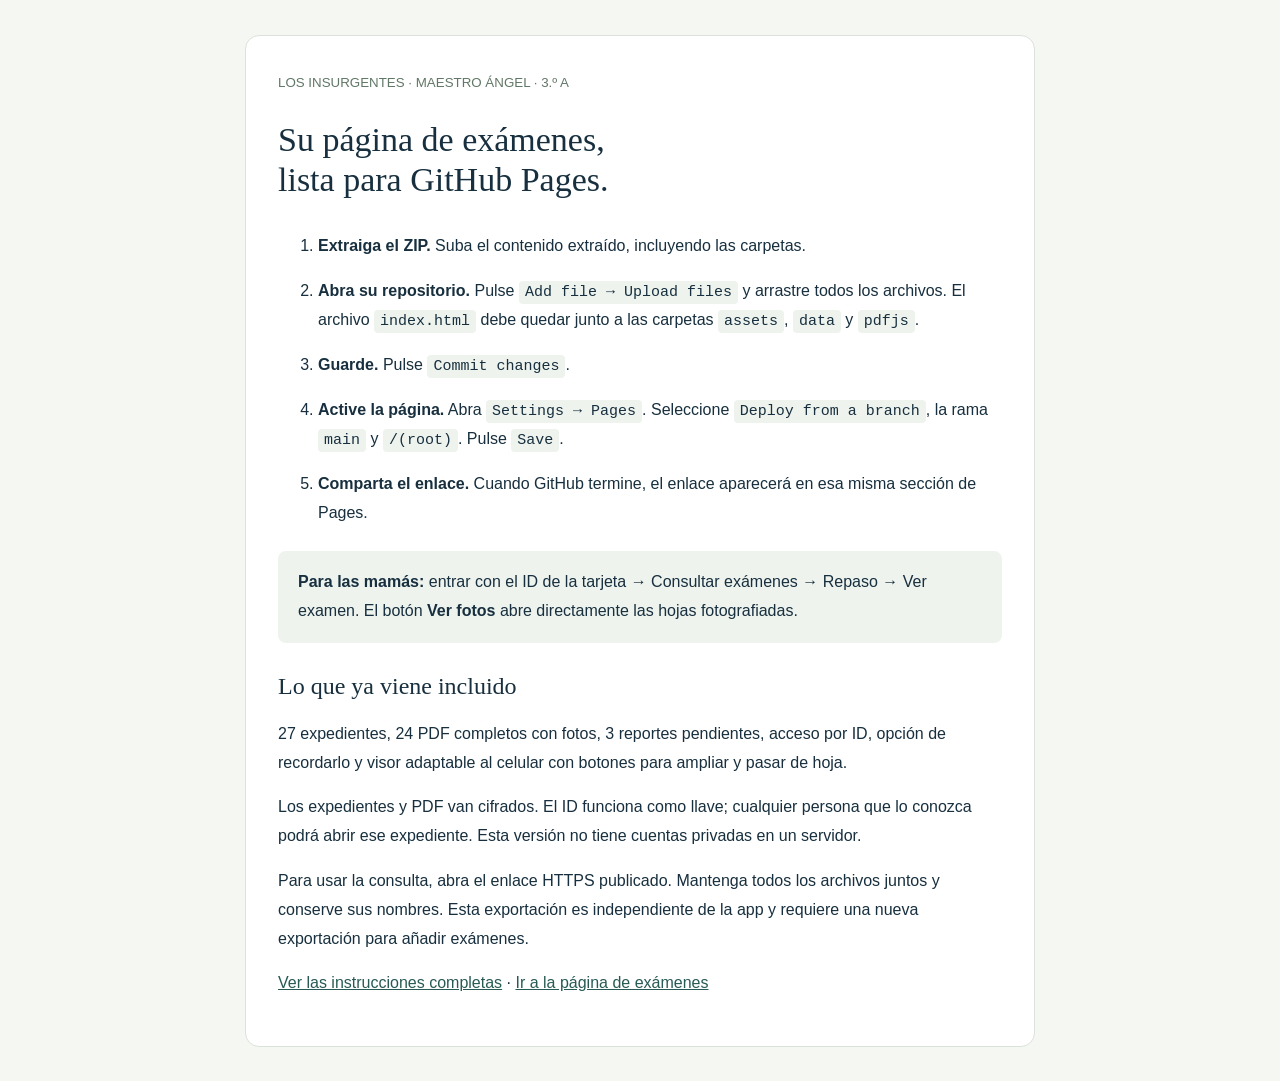
==== INSTRUCCIONES.html @ 5e1d61a8 "Add files via upload" ====
<!doctype html>
<html lang="es-MX"><head><meta charset="utf-8"><meta name="viewport" content="width=device-width, initial-scale=1"><meta name="robots" content="noindex,nofollow"><title>Cómo publicar · Exámenes 3.º A</title><style>*{box-sizing:border-box}body{margin:0;padding:35px 20px;background:#f5f7f3;color:#172f3e;font:16px/1.8 Arial,sans-serif}main{max-width:790px;margin:auto;background:white;border:1px solid #dbe2d9;border-radius:14px;padding:32px}h1{font:34px/1.2 Georgia,serif}h2{font:24px Georgia,serif;margin-top:30px}li{padding:8px 0}code{font-size:15px;background:#eef3ee;padding:3px 6px;border-radius:4px}a{color:#275a54}aside{padding:17px 20px;background:#eef3ee;border-radius:8px}small{color:#617767}@media(max-width:500px){body{padding:14px}main{padding:22px}h1{font-size:29px}}</style></head><body><main><small>LOS INSURGENTES · MAESTRO ÁNGEL · 3.º A</small><h1>Su página de exámenes,<br>lista para GitHub Pages.</h1><ol><li><strong>Extraiga el ZIP.</strong> Suba el contenido extraído, incluyendo las carpetas.</li><li><strong>Abra su repositorio.</strong> Pulse <code>Add file → Upload files</code> y arrastre todos los archivos. El archivo <code>index.html</code> debe quedar junto a las carpetas <code>assets</code>, <code>data</code> y <code>pdfjs</code>.</li><li><strong>Guarde.</strong> Pulse <code>Commit changes</code>.</li><li><strong>Active la página.</strong> Abra <code>Settings → Pages</code>. Seleccione <code>Deploy from a branch</code>, la rama <code>main</code> y <code>/(root)</code>. Pulse <code>Save</code>.</li><li><strong>Comparta el enlace.</strong> Cuando GitHub termine, el enlace aparecerá en esa misma sección de Pages.</li></ol><aside><strong>Para las mamás:</strong> entrar con el ID de la tarjeta → Consultar exámenes → Repaso → Ver examen. El botón <strong>Ver fotos</strong> abre directamente las hojas fotografiadas.</aside><h2>Lo que ya viene incluido</h2><p>27 expedientes, 24 PDF completos con fotos, 3 reportes pendientes, acceso por ID, opción de recordarlo y visor adaptable al celular con botones para ampliar y pasar de hoja.</p><p>Los expedientes y PDF van cifrados. El ID funciona como llave; cualquier persona que lo conozca podrá abrir ese expediente. Esta versión no tiene cuentas privadas en un servidor.</p><p>Para usar la consulta, abra el enlace HTTPS publicado. Mantenga todos los archivos juntos y conserve sus nombres. Esta exportación es independiente de la app y requiere una nueva exportación para añadir exámenes.</p><p><a href="README.md">Ver las instrucciones completas</a> · <a href="index.html">Ir a la página de exámenes</a></p></main></body></html>
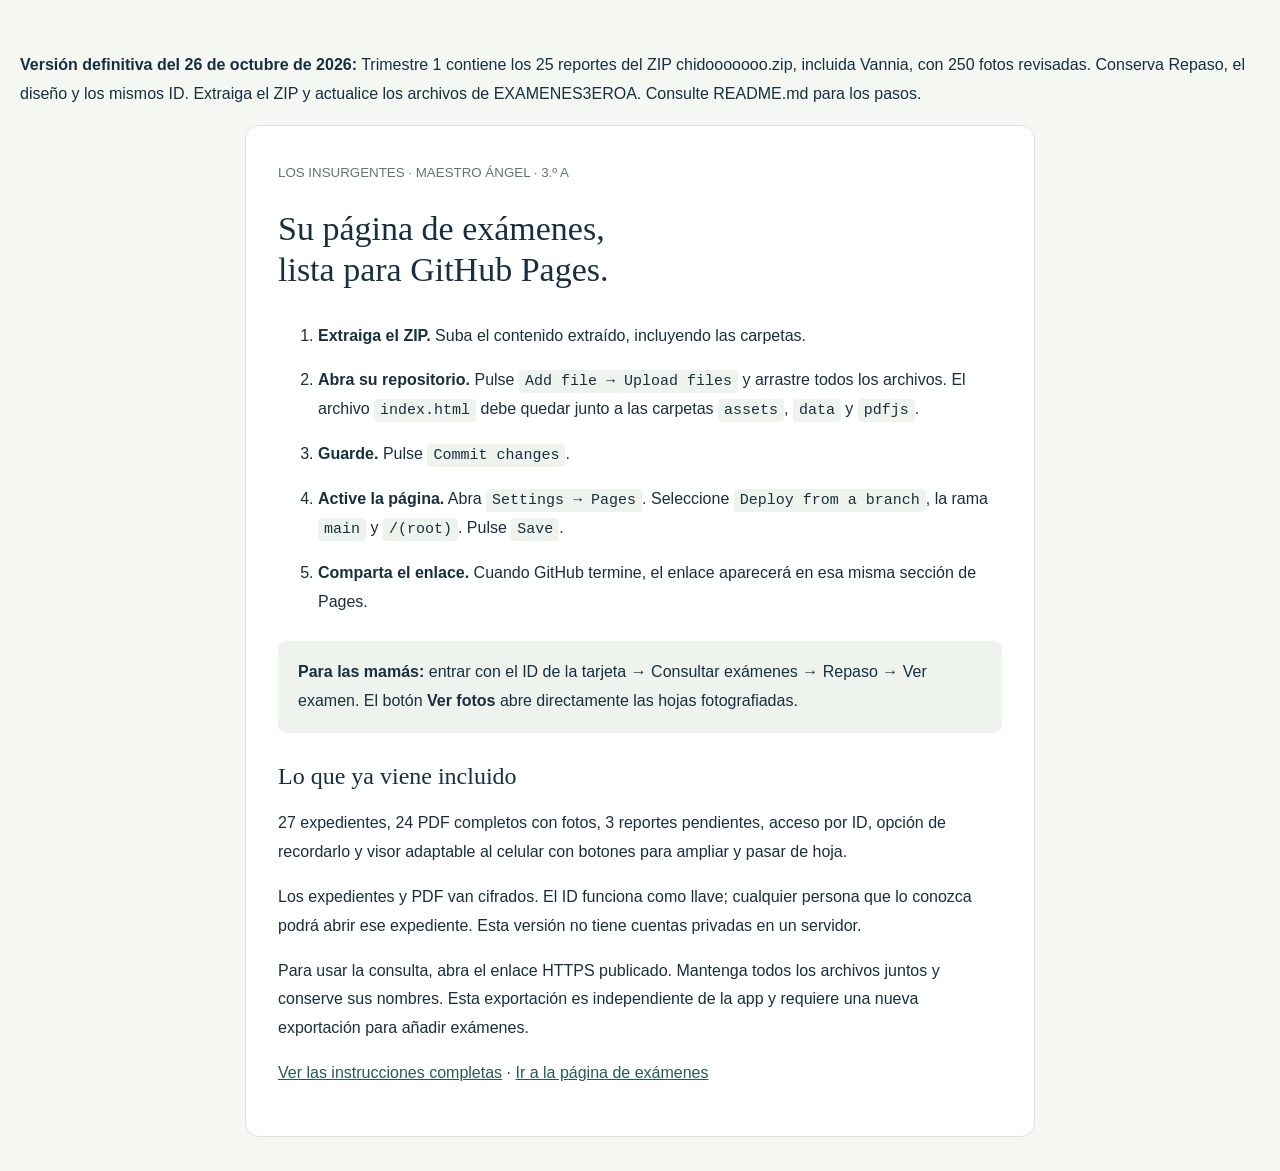
==== commit 738ae0b1: "Add files via upload" ====
--- a/INSTRUCCIONES.html
+++ b/INSTRUCCIONES.html
@@ -1,2 +1,2 @@
 <!doctype html>
-<html lang="es-MX"><head><meta charset="utf-8"><meta name="viewport" content="width=device-width, initial-scale=1"><meta name="robots" content="noindex,nofollow"><title>Cómo publicar · Exámenes 3.º A</title><style>*{box-sizing:border-box}body{margin:0;padding:35px 20px;background:#f5f7f3;color:#172f3e;font:16px/1.8 Arial,sans-serif}main{max-width:790px;margin:auto;background:white;border:1px solid #dbe2d9;border-radius:14px;padding:32px}h1{font:34px/1.2 Georgia,serif}h2{font:24px Georgia,serif;margin-top:30px}li{padding:8px 0}code{font-size:15px;background:#eef3ee;padding:3px 6px;border-radius:4px}a{color:#275a54}aside{padding:17px 20px;background:#eef3ee;border-radius:8px}small{color:#617767}@media(max-width:500px){body{padding:14px}main{padding:22px}h1{font-size:29px}}</style></head><body><main><small>LOS INSURGENTES · MAESTRO ÁNGEL · 3.º A</small><h1>Su página de exámenes,<br>lista para GitHub Pages.</h1><ol><li><strong>Extraiga el ZIP.</strong> Suba el contenido extraído, incluyendo las carpetas.</li><li><strong>Abra su repositorio.</strong> Pulse <code>Add file → Upload files</code> y arrastre todos los archivos. El archivo <code>index.html</code> debe quedar junto a las carpetas <code>assets</code>, <code>data</code> y <code>pdfjs</code>.</li><li><strong>Guarde.</strong> Pulse <code>Commit changes</code>.</li><li><strong>Active la página.</strong> Abra <code>Settings → Pages</code>. Seleccione <code>Deploy from a branch</code>, la rama <code>main</code> y <code>/(root)</code>. Pulse <code>Save</code>.</li><li><strong>Comparta el enlace.</strong> Cuando GitHub termine, el enlace aparecerá en esa misma sección de Pages.</li></ol><aside><strong>Para las mamás:</strong> entrar con el ID de la tarjeta → Consultar exámenes → Repaso → Ver examen. El botón <strong>Ver fotos</strong> abre directamente las hojas fotografiadas.</aside><h2>Lo que ya viene incluido</h2><p>27 expedientes, 24 PDF completos con fotos, 3 reportes pendientes, acceso por ID, opción de recordarlo y visor adaptable al celular con botones para ampliar y pasar de hoja.</p><p>Los expedientes y PDF van cifrados. El ID funciona como llave; cualquier persona que lo conozca podrá abrir ese expediente. Esta versión no tiene cuentas privadas en un servidor.</p><p>Para usar la consulta, abra el enlace HTTPS publicado. Mantenga todos los archivos juntos y conserve sus nombres. Esta exportación es independiente de la app y requiere una nueva exportación para añadir exámenes.</p><p><a href="README.md">Ver las instrucciones completas</a> · <a href="index.html">Ir a la página de exámenes</a></p></main></body></html>
+<html lang="es-MX"><head><meta charset="utf-8"><meta name="viewport" content="width=device-width, initial-scale=1"><meta name="robots" content="noindex,nofollow"><title>Cómo publicar · Exámenes 3.º A</title><style>*{box-sizing:border-box}body{margin:0;padding:35px 20px;background:#f5f7f3;color:#172f3e;font:16px/1.8 Arial,sans-serif}main{max-width:790px;margin:auto;background:white;border:1px solid #dbe2d9;border-radius:14px;padding:32px}h1{font:34px/1.2 Georgia,serif}h2{font:24px Georgia,serif;margin-top:30px}li{padding:8px 0}code{font-size:15px;background:#eef3ee;padding:3px 6px;border-radius:4px}a{color:#275a54}aside{padding:17px 20px;background:#eef3ee;border-radius:8px}small{color:#617767}@media(max-width:500px){body{padding:14px}main{padding:22px}h1{font-size:29px}}</style></head><body><p><strong>Versión definitiva del 26 de octubre de 2026:</strong> Trimestre 1 contiene los 25 reportes del ZIP chidooooooo.zip, incluida Vannia, con 250 fotos revisadas. Conserva Repaso, el diseño y los mismos ID. Extraiga el ZIP y actualice los archivos de EXAMENES3EROA. Consulte README.md para los pasos.</p><main><small>LOS INSURGENTES · MAESTRO ÁNGEL · 3.º A</small><h1>Su página de exámenes,<br>lista para GitHub Pages.</h1><ol><li><strong>Extraiga el ZIP.</strong> Suba el contenido extraído, incluyendo las carpetas.</li><li><strong>Abra su repositorio.</strong> Pulse <code>Add file → Upload files</code> y arrastre todos los archivos. El archivo <code>index.html</code> debe quedar junto a las carpetas <code>assets</code>, <code>data</code> y <code>pdfjs</code>.</li><li><strong>Guarde.</strong> Pulse <code>Commit changes</code>.</li><li><strong>Active la página.</strong> Abra <code>Settings → Pages</code>. Seleccione <code>Deploy from a branch</code>, la rama <code>main</code> y <code>/(root)</code>. Pulse <code>Save</code>.</li><li><strong>Comparta el enlace.</strong> Cuando GitHub termine, el enlace aparecerá en esa misma sección de Pages.</li></ol><aside><strong>Para las mamás:</strong> entrar con el ID de la tarjeta → Consultar exámenes → Repaso → Ver examen. El botón <strong>Ver fotos</strong> abre directamente las hojas fotografiadas.</aside><h2>Lo que ya viene incluido</h2><p>27 expedientes, 24 PDF completos con fotos, 3 reportes pendientes, acceso por ID, opción de recordarlo y visor adaptable al celular con botones para ampliar y pasar de hoja.</p><p>Los expedientes y PDF van cifrados. El ID funciona como llave; cualquier persona que lo conozca podrá abrir ese expediente. Esta versión no tiene cuentas privadas en un servidor.</p><p>Para usar la consulta, abra el enlace HTTPS publicado. Mantenga todos los archivos juntos y conserve sus nombres. Esta exportación es independiente de la app y requiere una nueva exportación para añadir exámenes.</p><p><a href="README.md">Ver las instrucciones completas</a> · <a href="index.html">Ir a la página de exámenes</a></p></main></body></html>
